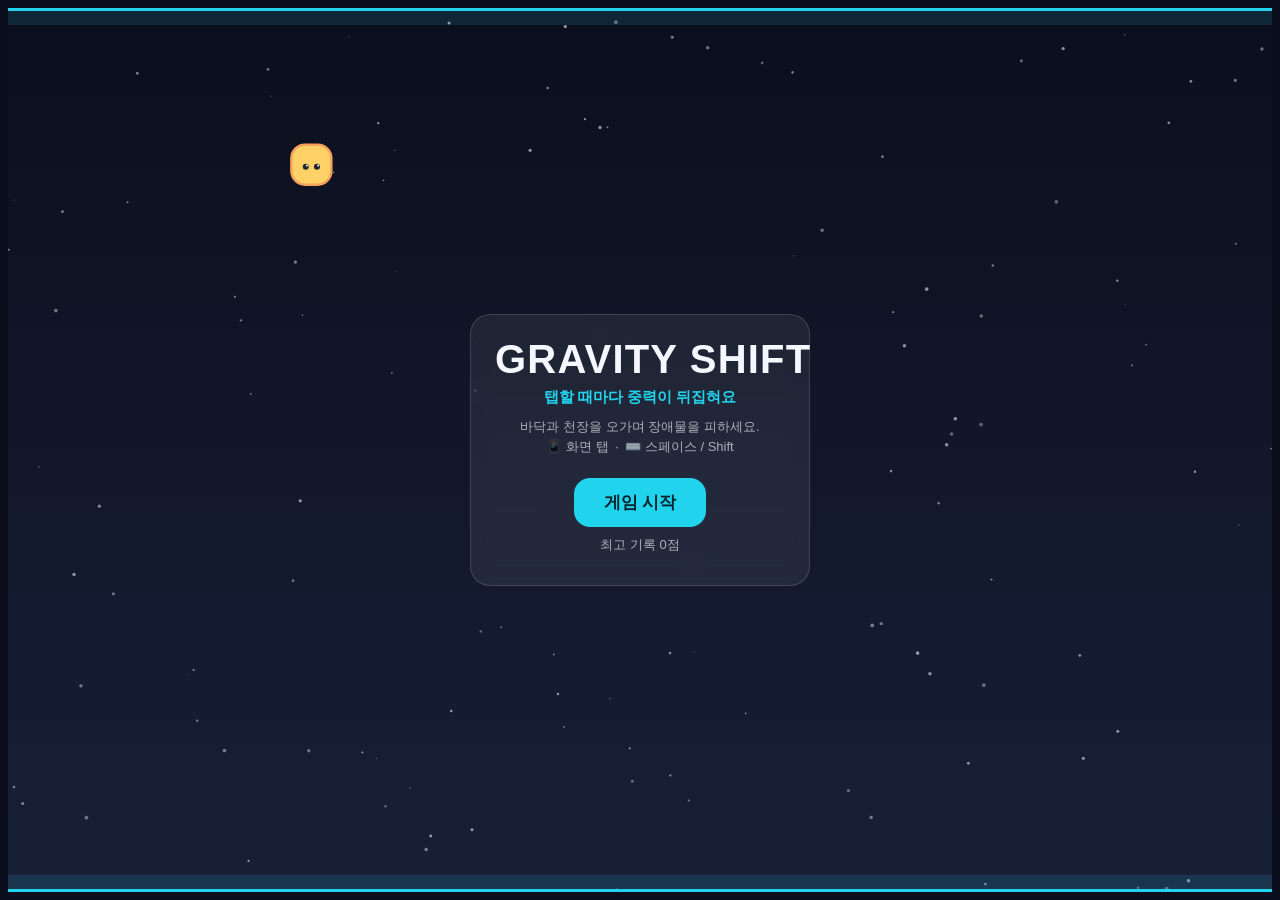
==== index.html @ 94f9169b "Gravity Shift v1.1 — Game Off 2026 (SHIFT) 중력 반전 러너. 탭할 때마다 중력이 뒤집혀요. - v1.1: 최대 스크롤 속도 완화(1.55→1.40" ====
<!doctype html>
<html lang="ko">
<head>
<meta charset="utf-8">
<meta name="viewport" content="width=device-width, initial-scale=1, maximum-scale=1, user-scalable=no, viewport-fit=cover">
<meta name="apple-mobile-web-app-capable" content="yes">
<meta name="theme-color" content="#0b0e1c">
<title>Gravity Shift — 중력 반전 러너</title>
<link rel="stylesheet" href="css/style.css">
</head>
<body>
<main id="stage">
  <canvas id="game" aria-label="게임 화면"></canvas>

  <!-- 시작 화면 -->
  <section id="screen-title" class="screen">
    <div class="card">
      <h1>GRAVITY&nbsp;SHIFT</h1>
      <p class="tag">탭할 때마다 중력이 뒤집혀요</p>
      <p class="hint">바닥과 천장을 오가며 장애물을 피하세요.<br>
        📱 화면 탭&ensp;·&ensp;⌨️ 스페이스 / Shift</p>
      <button class="btn" id="btn-start" type="button">게임 시작</button>
      <p class="hint" id="title-best">최고 기록 0점</p>
    </div>
  </section>

  <!-- 게임 오버 화면 -->
  <section id="screen-over" class="screen hidden">
    <div class="card">
      <h2>게임 오버</h2>
      <p class="score-big" id="over-score">이번 점수 0점</p>
      <p class="badge hidden" id="over-new">🎉 새 최고 기록!</p>
      <p class="hint" id="over-best">최고 기록 0점</p>
      <button class="btn" id="btn-restart" type="button">다시 하기</button>
    </div>
  </section>

  <!-- 일시정지 화면 -->
  <section id="screen-pause" class="screen hidden">
    <div class="card">
      <h2>일시정지</h2>
      <p class="hint">화면을 탭하면 계속돼요</p>
      <button class="btn" id="btn-resume" type="button">계속하기</button>
    </div>
  </section>
</main>
<script src="js/game.js"></script>
</body>
</html>
---- css/style.css ----
/* ==========================================================================
   Gravity Shift — 스타일
   색은 CSS 변수(디자인 토큰)로 관리해요. 앱 위젯에서는 자비스 앱의 토큰이
   자동으로 주입되고, 없을 때는 var() 안의 기본값을 사용해요.
   ========================================================================== */

* { box-sizing: border-box; }

html, body {
  margin: 0;
  padding: 0;
  height: 100%;
}

body {
  background: var(--pickle-surface-page, #0b0e1c);
  color: var(--pickle-text-primary, #f5f7ff);
  overflow: hidden;                      /* 당겨서 새로고침·스크롤 방지 */
  overscroll-behavior: none;
  -webkit-tap-highlight-color: transparent;
  user-select: none;
  -webkit-user-select: none;
  font-family: -apple-system, BlinkMacSystemFont, "Segoe UI", "Apple SD Gothic Neo", "Noto Sans KR", sans-serif;
}

/* 게임 무대: 화면 전체 + 아이폰 노치/홈바 안전 영역만큼 안쪽 여백 */
#stage {
  position: fixed;
  inset: 0;
  padding:
    calc(env(safe-area-inset-top, 0px) + 8px)
    calc(env(safe-area-inset-right, 0px) + 8px)
    calc(env(safe-area-inset-bottom, 0px) + 8px)
    calc(env(safe-area-inset-left, 0px) + 8px);
}

#game {
  display: block;
  width: 100%;
  height: 100%;
  touch-action: none;                    /* 탭해도 스크롤·확대되지 않아요 */
}

/* ── 안내 화면(시작·게임 오버·일시정지) ─────────────────────────── */
.screen {
  position: absolute;
  inset: 0;
  z-index: 2;
  display: flex;
  align-items: center;
  justify-content: center;
  padding: 24px;
  text-align: center;
}

.screen.hidden { display: none; }

.card {
  width: min(88%, 340px);
  padding: 22px 24px;
  border-radius: var(--pickle-radius-card, 20px);
  background: var(--pickle-surface-card, rgba(255, 255, 255, 0.07));
  border: 1px solid var(--pickle-border-hairline, rgba(255, 255, 255, 0.14));
  backdrop-filter: blur(8px);
  -webkit-backdrop-filter: blur(8px);
}

h1 {
  margin: 0 0 6px;
  font-size: clamp(26px, 7vw, 40px);
  font-weight: 800;
  letter-spacing: 0.03em;
  color: var(--pickle-text-primary, #f5f7ff);
}

h2 {
  margin: 0 0 10px;
  font-size: clamp(20px, 5vw, 26px);
  font-weight: 800;
}

.tag {
  margin: 0 0 10px;
  font-size: 15px;
  font-weight: 700;
  color: var(--pickle-accent, #22d3ee);
}

.hint {
  margin: 8px 0;
  font-size: 13px;
  line-height: 1.55;
  color: var(--pickle-text-secondary, rgba(245, 247, 255, 0.66));
}

.score-big {
  margin: 4px 0;
  font-size: 30px;
  font-weight: 800;
}

.badge {
  margin: 4px 0;
  font-size: 14px;
  font-weight: 700;
  color: var(--pickle-text-primary, #f5f7ff);
  background: rgba(255, 214, 102, 0.18);
  border: 1px solid rgba(255, 214, 102, 0.45);
  border-radius: var(--pickle-radius-pill, 999px);
  padding: 4px 12px;
  display: inline-block;
}

.badge.hidden { display: none; }

.btn {
  margin-top: 12px;
  font: inherit;
  font-size: 17px;
  font-weight: 800;
  padding: 13px 30px;
  border: 0;
  border-radius: var(--pickle-radius-cta, 16px);
  background: var(--pickle-accent, #22d3ee);
  color: #06222b;
  cursor: pointer;
  transition: transform 0.06s ease;
}

.btn:active { transform: scale(0.95); }
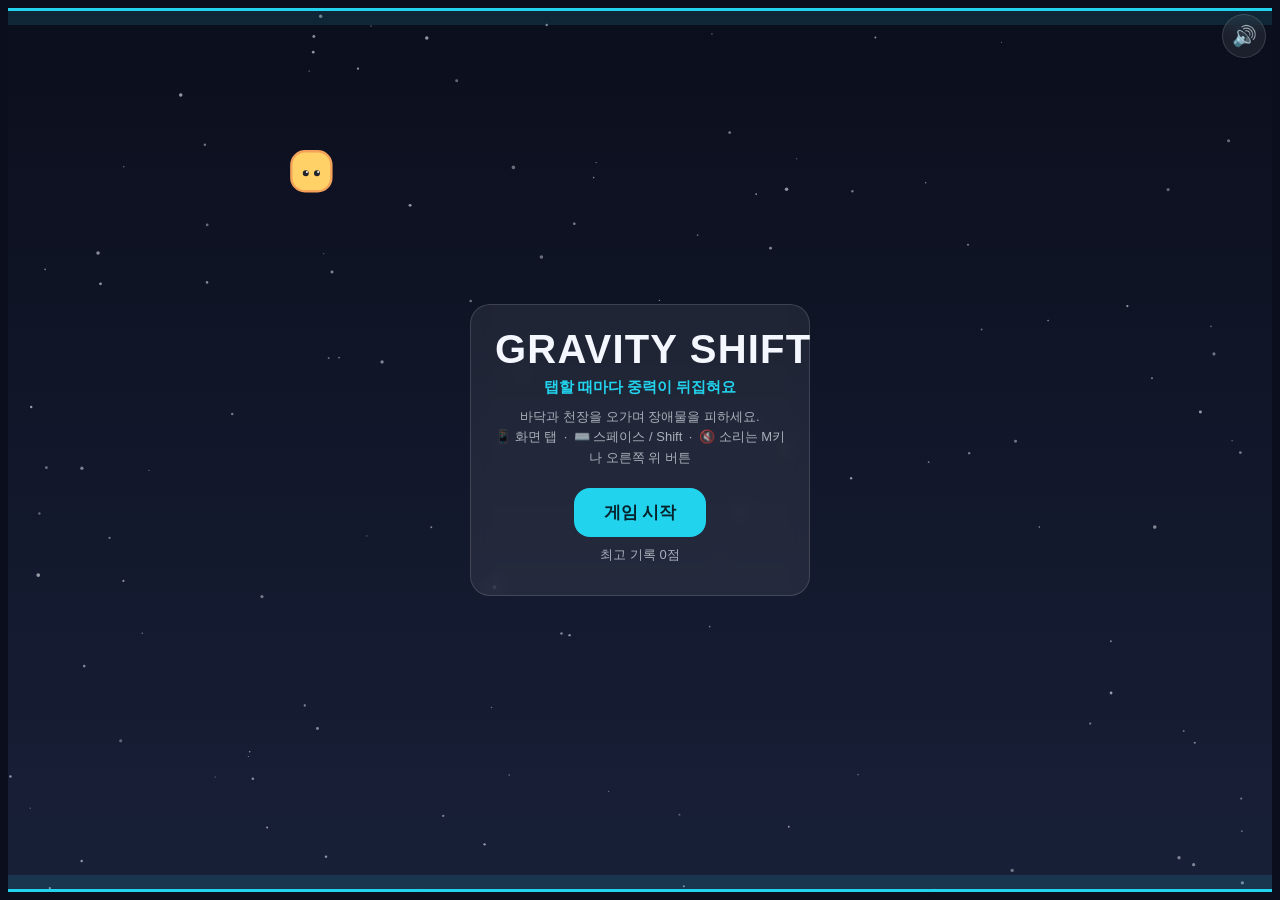
==== commit 2ad22c4f: "효과음 추가: 중력 반전·별·시작·충돌 사운드 + 음소거 버튼(M키), iOS 오디오 잠금 해제 - Web Audio로 직접 생성한 저작권 걱정 없는 효과음 4종 - 오른쪽 위 🔊" ====
--- a/index.html
+++ b/index.html
@@ -11,6 +11,7 @@
 <body>
 <main id="stage">
   <canvas id="game" aria-label="게임 화면"></canvas>
+  <button id="btn-sound" type="button" aria-label="소리 끄기" aria-pressed="false">🔊</button>
 
   <!-- 시작 화면 -->
   <section id="screen-title" class="screen">
@@ -18,7 +19,7 @@
       <h1>GRAVITY&nbsp;SHIFT</h1>
       <p class="tag">탭할 때마다 중력이 뒤집혀요</p>
       <p class="hint">바닥과 천장을 오가며 장애물을 피하세요.<br>
-        📱 화면 탭&ensp;·&ensp;⌨️ 스페이스 / Shift</p>
+        📱 화면 탭&ensp;·&ensp;⌨️ 스페이스 / Shift&ensp;·&ensp;🔇 소리는 M키나 오른쪽 위 버튼</p>
       <button class="btn" id="btn-start" type="button">게임 시작</button>
       <p class="hint" id="title-best">최고 기록 0점</p>
     </div>
--- a/css/style.css
+++ b/css/style.css
@@ -40,6 +40,29 @@
   height: 100%;
   touch-action: none;                    /* 탭해도 스크롤·확대되지 않아요 */
 }
+
+/* ── 음소거 버튼 (오른쪽 위, 화면 위에 떠 있어요) ─────────────────── */
+#btn-sound {
+  position: absolute;
+  top: calc(env(safe-area-inset-top, 0px) + 14px);
+  right: calc(env(safe-area-inset-right, 0px) + 14px);
+  z-index: 3;
+  width: 44px;                           /* 손가락 누르기 쉬운 최소 크기 */
+  height: 44px;
+  font-size: 20px;
+  line-height: 1;
+  border: 1px solid var(--pickle-border-hairline, rgba(255, 255, 255, 0.14));
+  border-radius: var(--pickle-radius-pill, 999px);
+  background: var(--pickle-surface-card, rgba(255, 255, 255, 0.07));
+  color: var(--pickle-text-primary, #f5f7ff);
+  cursor: pointer;
+  backdrop-filter: blur(8px);
+  -webkit-backdrop-filter: blur(8px);
+  -webkit-tap-highlight-color: transparent;
+  padding: 0;
+}
+
+#btn-sound:active { transform: scale(0.92); }
 
 /* ── 안내 화면(시작·게임 오버·일시정지) ─────────────────────────── */
 .screen {
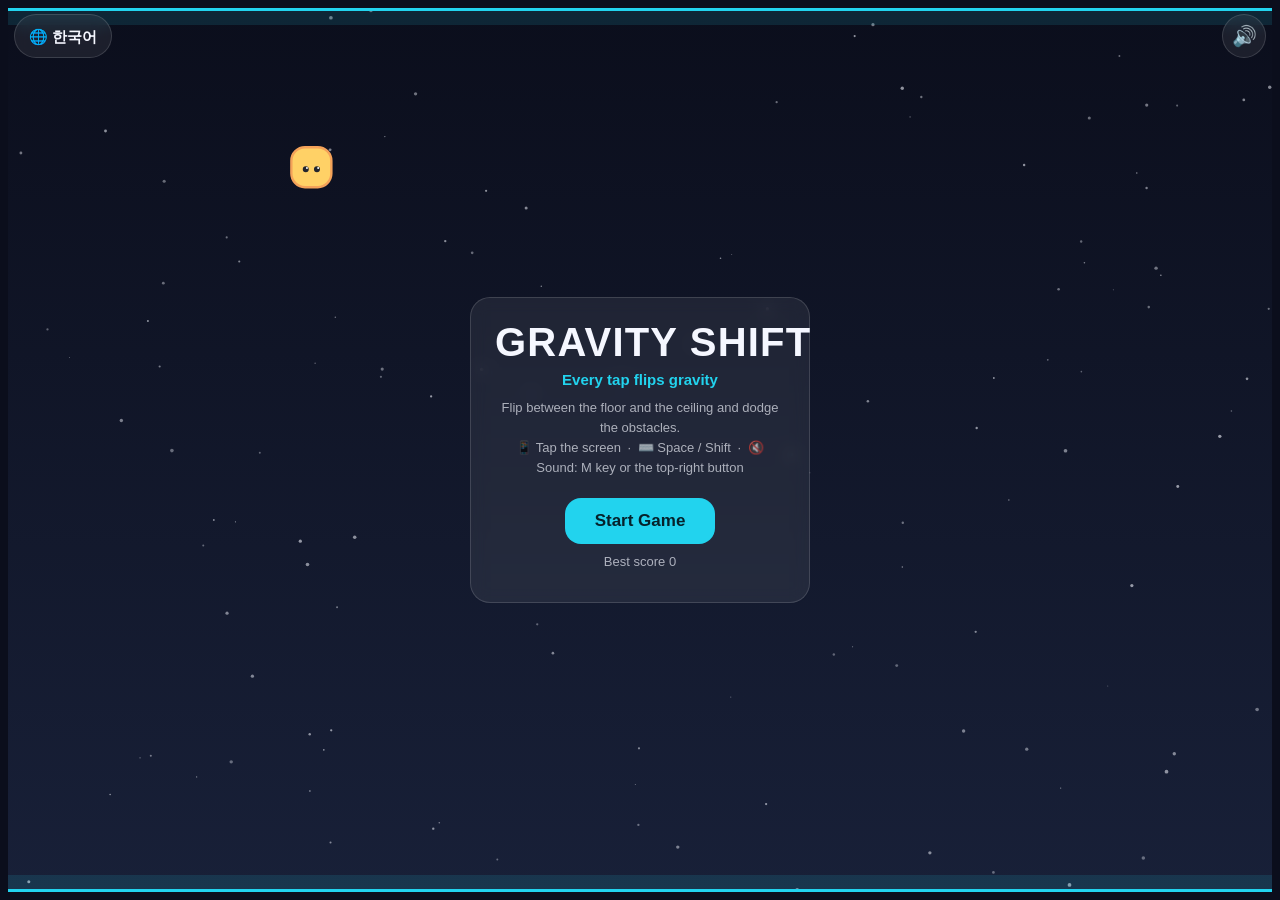
==== commit 88eed335: "한국어 / English 언어 전환 추가 - 왼쪽 위 🌐 버튼으로 한국어 ↔ English (게임 중에는 숨김) - 시작·일시정지·게임 오버 화면, 조작 안내, 최고 기록, 탭 제" ====
--- a/index.html
+++ b/index.html
@@ -11,16 +11,18 @@
 <body>
 <main id="stage">
   <canvas id="game" aria-label="게임 화면"></canvas>
+  <!-- 언어 전환 (왼쪽 위) — 한국어 ↔ English -->
+  <button id="btn-lang" type="button" aria-label="영어로 바꾸기 (Switch to English)">🌐 EN</button>
   <button id="btn-sound" type="button" aria-label="소리 끄기" aria-pressed="false">🔊</button>
 
   <!-- 시작 화면 -->
   <section id="screen-title" class="screen">
     <div class="card">
       <h1>GRAVITY&nbsp;SHIFT</h1>
-      <p class="tag">탭할 때마다 중력이 뒤집혀요</p>
-      <p class="hint">바닥과 천장을 오가며 장애물을 피하세요.<br>
+      <p class="tag" data-i18n="tag">탭할 때마다 중력이 뒤집혀요</p>
+      <p class="hint" data-i18n="hint" data-i18n-html>바닥과 천장을 오가며 장애물을 피하세요.<br>
         📱 화면 탭&ensp;·&ensp;⌨️ 스페이스 / Shift&ensp;·&ensp;🔇 소리는 M키나 오른쪽 위 버튼</p>
-      <button class="btn" id="btn-start" type="button">게임 시작</button>
+      <button class="btn" id="btn-start" type="button" data-i18n="start">게임 시작</button>
       <p class="hint" id="title-best">최고 기록 0점</p>
     </div>
   </section>
@@ -28,20 +30,20 @@
   <!-- 게임 오버 화면 -->
   <section id="screen-over" class="screen hidden">
     <div class="card">
-      <h2>게임 오버</h2>
+      <h2 data-i18n="over">게임 오버</h2>
       <p class="score-big" id="over-score">이번 점수 0점</p>
-      <p class="badge hidden" id="over-new">🎉 새 최고 기록!</p>
+      <p class="badge hidden" id="over-new" data-i18n="newBest">🎉 새 최고 기록!</p>
       <p class="hint" id="over-best">최고 기록 0점</p>
-      <button class="btn" id="btn-restart" type="button">다시 하기</button>
+      <button class="btn" id="btn-restart" type="button" data-i18n="again">다시 하기</button>
     </div>
   </section>
 
   <!-- 일시정지 화면 -->
   <section id="screen-pause" class="screen hidden">
     <div class="card">
-      <h2>일시정지</h2>
-      <p class="hint">화면을 탭하면 계속돼요</p>
-      <button class="btn" id="btn-resume" type="button">계속하기</button>
+      <h2 data-i18n="paused">일시정지</h2>
+      <p class="hint" data-i18n="tapGo">화면을 탭하면 계속돼요</p>
+      <button class="btn" id="btn-resume" type="button" data-i18n="resume">계속하기</button>
     </div>
   </section>
 </main>
--- a/css/style.css
+++ b/css/style.css
@@ -63,6 +63,46 @@
 }
 
 #btn-sound:active { transform: scale(0.92); }
+
+/* ── 언어 전환 버튼 (왼쪽 위) ─────────────────────────────────── */
+#btn-lang {
+  position: absolute;
+  top: calc(env(safe-area-inset-top, 0px) + 14px);
+  left: calc(env(safe-area-inset-left, 0px) + 14px);
+  z-index: 3;
+  min-width: 44px;                       /* 손가락 누르기 쉬운 최소 크기 */
+  height: 44px;
+  padding: 0 14px;
+  font: inherit;
+  font-size: 15px;
+  font-weight: 700;
+  line-height: 1;
+  border: 1px solid var(--pickle-border-hairline, rgba(255, 255, 255, 0.14));
+  border-radius: var(--pickle-radius-pill, 999px);
+  background: var(--pickle-surface-card, rgba(255, 255, 255, 0.07));
+  color: var(--pickle-text-primary, #f5f7ff);
+  cursor: pointer;
+  backdrop-filter: blur(8px);
+  -webkit-backdrop-filter: blur(8px);
+  -webkit-tap-highlight-color: transparent;
+  transition: opacity 0.18s ease, transform 0.06s ease;
+}
+
+#btn-lang:active { transform: scale(0.92); }
+
+/* 게임 중에는 화면을 가리지 않게 숨겨요 (탭이 언어 전환으로 새는 것도 방지) */
+#btn-lang.is-hidden {
+  opacity: 0;
+  pointer-events: none;
+}
+
+/* 키보드로 이동했을 때 보이는 초점 테두리 (접근성) */
+#btn-lang:focus-visible,
+#btn-sound:focus-visible,
+.btn:focus-visible {
+  outline: 2px solid var(--pickle-accent, #22d3ee);
+  outline-offset: 2px;
+}
 
 /* ── 안내 화면(시작·게임 오버·일시정지) ─────────────────────────── */
 .screen {
